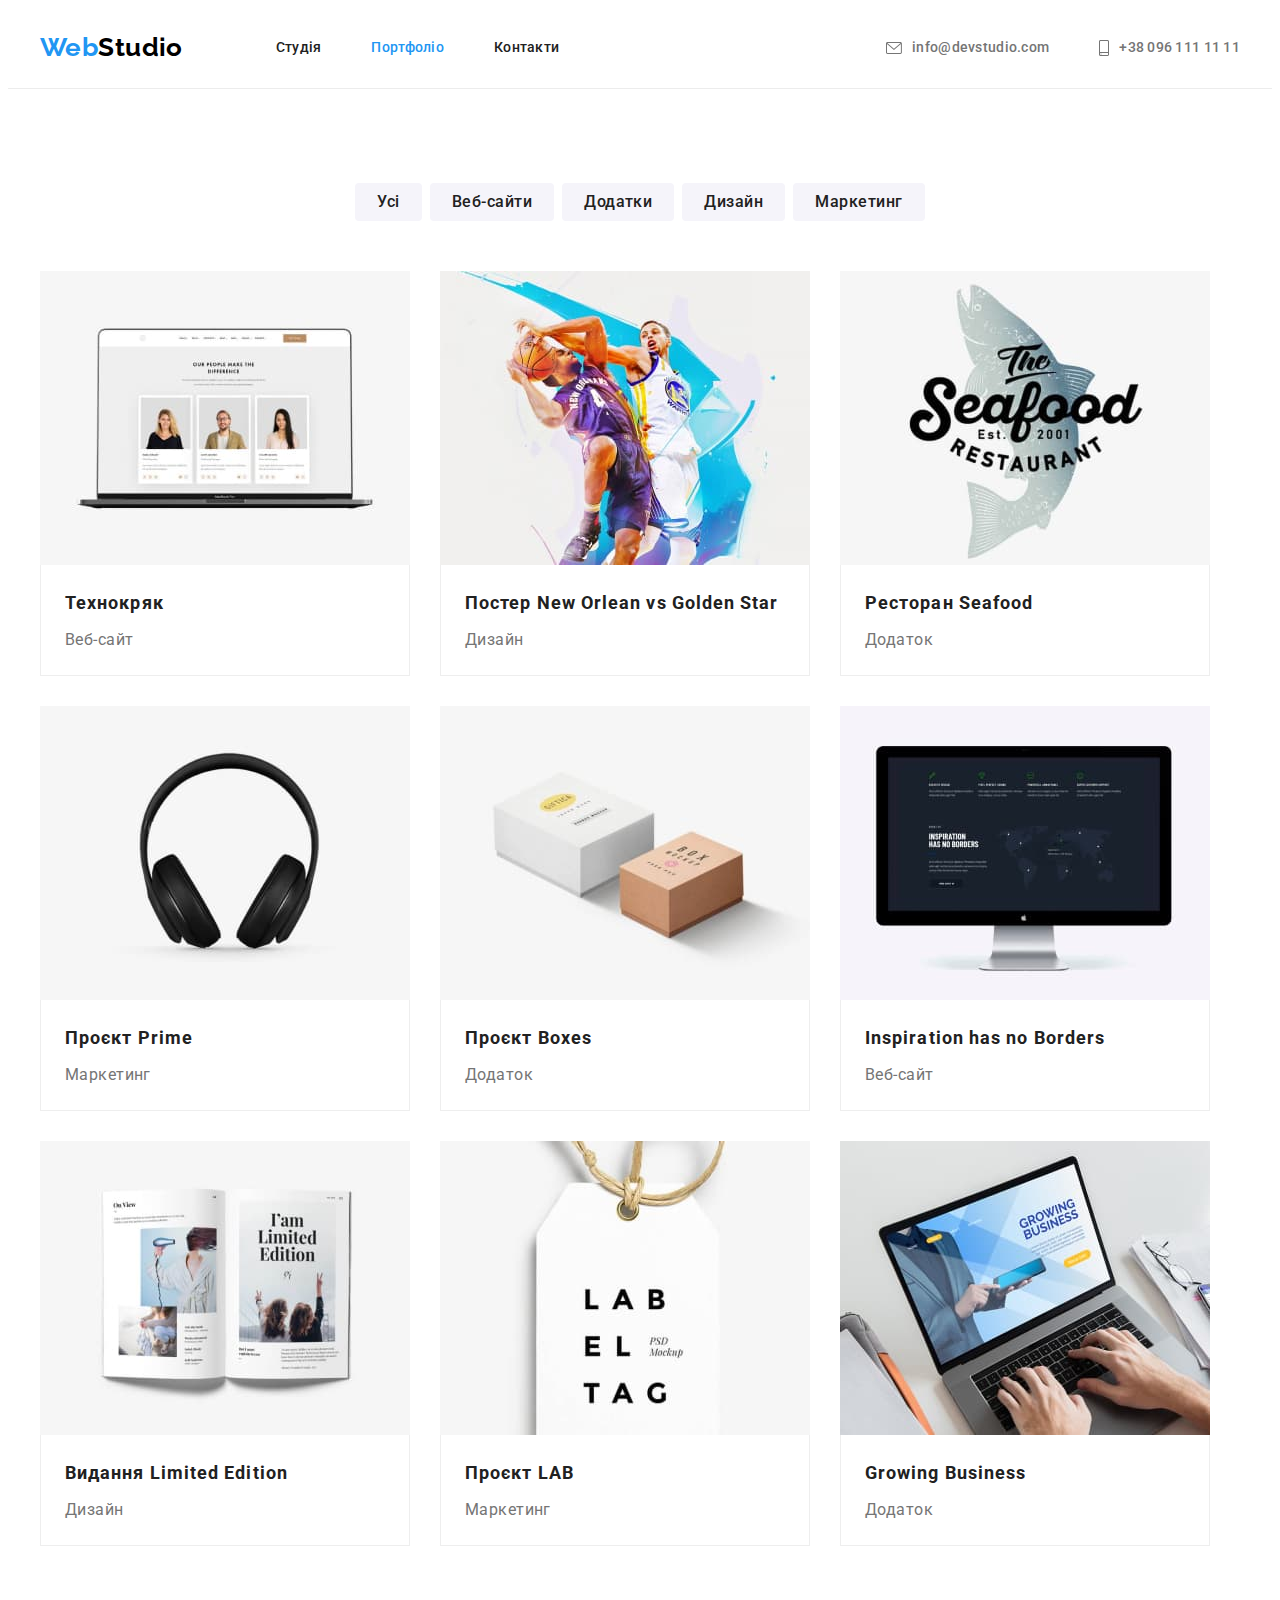
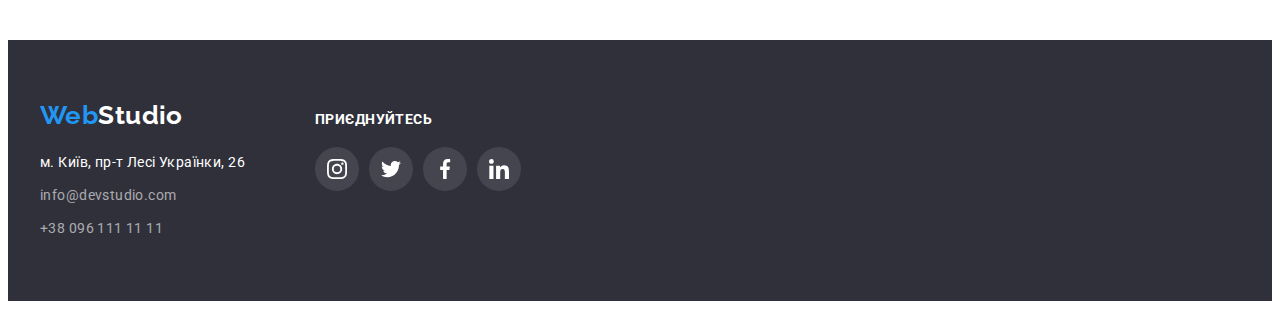
==== Portfolio.html @ e1d0cb27 "Initial commit" ====
<!DOCTYPE html>
<html lang="en">
  <head>
    <meta charset="UTF-8" />
    <meta http-equiv="X-UA-Compatible" content="IE=edge" />
    <meta name="viewport" content="width=device-width, initial-scale=1.0" />
    <title>Portfolio</title>
    <link
      href="https://fonts.googleapis.com/css2?family=Raleway:wght@700&family=Roboto:wght@400;500;700;900&display=swap"
      rel="stylesheet"
    />
    <link
      rel="stylesheet"
      href="https://cdnjs.cloudflare.com/ajax/libs/modern-normalize/1.1.0/modern-normalize.min.css"
      integrity="sha512-wpPYUAdjBVSE4KJnH1VR1HeZfpl1ub8YT/NKx4PuQ5NmX2tKuGu6U/JRp5y+Y8XG2tV+wKQpNHVUX03MfMFn9Q=="
      crossorigin="anonymous"
      referrerpolicy="no-referrer"
    />
    <link rel="stylesheet" href="css/styles.css" />
  </head>

  <body>
    <header class="page-header">
      <div class="container nav">
        <a href="./index.html" class="logo"> <span class="web">Web</span>Studio </a>
        <nav class="header-nav">
          <ul class="site-nav list">
            <li class="item"><a href="./index.html" class="link">Студія</a></li>
            <li class="item"><a href="./Portfolio.html" class="link bright">Портфоліо</a></li>
            <li class="item"><a href="" class="link">Контакти</a></li>
          </ul>
        </nav>

        <ul class="contacts-block list">
          <li class="item">
            <a href="mailto:info@devstudio.com" class="contacts">
              <svg class="header-icon" width="16" height="10">
                <use href="./images/icons.svg#envelope"></use>
              </svg>
              info@devstudio.com</a
            >
          </li>
          <li class="item">
            <a href="tel:+380961111111" class="contacts">
              <svg class="header-icon" width="10" height="16">
                <use href="./images/icons.svg#smartphone"></use>
              </svg>
              +38 096 111 11 11</a
            >
          </li>
        </ul>
      </div>
    </header>

    <main>
      <section class="button-section section">
        <div class="container">
          <h1 class="visually-hidden">Portfolio</h1>
          <ul class="filter list">
            <!-- список кнопок -->
            <li class="filter-item"><button class="btn" type="button">Усі</button></li>
            <li class="filter-item"><button class="btn" type="button">Веб-сайти</button></li>
            <li class="filter-item"><button class="btn" type="button">Додатки</button></li>
            <li class="filter-item"><button class="btn" type="button">Дизайн</button></li>
            <li class="filter-item"><button class="btn" type="button">Маркетинг</button></li>
          </ul>

          <!---------- Портфоліо ------->
          <ul class="portfolio-title list">
            <li class="projects-item">
              <a href="" class="projects-link link">
                <img src="./images/portfolio/one-our-team.jpg" alt="наша команда" width="370" />
                <div class="item-content">
                  <h2 class="portfolio-items">Технокряк</h2>
                  <p class="portfolio-list">Веб-сайт</p>
                </div>
              </a>
            </li>
            <li class="projects-item">
              <a href="" class="projects-link link">
                <img
                  src="./images/portfolio/two-poster.jpg"
                  alt="баскетбольний постер"
                  width="370"
                />
                <div class="item-content">
                  <h2 class="portfolio-items">Постер New Orlean vs Golden Star</h2>
                  <p class="portfolio-list">Дизайн</p>
                </div>
              </a>
            </li>
            <li class="projects-item">
              <a href="" class="projects-link link">
                <img
                  src="./images/portfolio/three-restaurant.jpg"
                  alt="ресторан морскої їжі"
                  width="370"
                />
                <div class="item-content">
                  <h2 class="portfolio-items">Ресторан Seafood</h2>
                  <p class="portfolio-list">Додаток</p>
                </div>
              </a>
            </li>
            <li class="projects-item">
              <a href="" class="projects-link link">
                <img src="./images/portfolio/four-headphone.jpg" alt="навушники" width="370" />
                <div class="item-content">
                  <h2 class="portfolio-items">Проєкт Prime</h2>
                  <p class="portfolio-list">Маркетинг</p>
                </div>
              </a>
            </li>
            <li class="projects-item">
              <a href="" class="projects-link link">
                <img src="./images/portfolio/five-boxes.jpg" alt="дві коробки" width="370" />
                <div class="item-content">
                  <h2 class="portfolio-items">Проєкт Boxes</h2>
                  <p class="portfolio-list">Додаток</p>
                </div>
              </a>
            </li>
            <li class="projects-item">
              <a href="" class="projects-link link">
                <img src="./images/portfolio/six-monitor.jpg" alt="монітор" width="370" />
                <div class="item-content">
                  <h2 class="portfolio-items">Inspiration has no Borders</h2>
                  <p class="portfolio-list">Веб-сайт</p>
                </div>
              </a>
            </li>
            <li class="projects-item">
              <a href="" class="projects-link link">
                <img src="./images/portfolio/seven-magazine.jpg" alt="журнал" width="370" />
                <div class="item-content">
                  <h2 class="portfolio-items">Видання Limited Edition</h2>
                  <p class="portfolio-list">Дизайн</p>
                </div>
              </a>
            </li>
            <li class="projects-item">
              <a href="" class="projects-link link">
                <img
                  src="./images/portfolio/eight-lab-el-tag.jpg"
                  alt="лабораторія тег"
                  width="370"
                />
                <div class="item-content">
                  <h2 class="portfolio-items">Проєкт LAB</h2>
                  <p class="portfolio-list">Маркетинг</p>
                </div>
              </a>
            </li>
            <li class="projects-item">
              <a href="" class="projects-link link">
                <img src="./images/portfolio/nine-noutbook.jpg" alt="ноутбук" width="370" />
                <div class="item-content">
                  <h2 class="portfolio-items">Growing Business</h2>
                  <p class="portfolio-list">Додаток</p>
                </div>
              </a>
            </li>
          </ul>
        </div>
      </section>
    </main>

    <footer class="footer">
      <div class="container">
        <div>
          <a href="./index.html" class="logo"> <span class="web">Web</span>Studio</a>
          <address class="address">
            <ul class="address list">
              <li class="address-item">
                <a
                  href="https://goo.gl/maps/YVuSFA7WmC1A45kF6"
                  target="_blank"
                  rel="noopener noreferrer nofollow"
                  class="address-link"
                >
                  м. Київ, пр-т Лесі Українки, 26</a
                >
              </li>
              <li class="address-item">
                <a href="mailto:info@devstudio.com" class="footer-contacts">info@devstudio.com</a>
              </li>
              <li class="address-item">
                <a href="tel:+380961111111" class="footer-contacts">+38 096 111 11 11</a>
              </li>
            </ul>
          </address>
        </div>
        <!-- footer social -->
        <div class="footer-social">
          <h2 class="social-join">Приєднуйтесь</h2>
          <ul class="icon-social list">
            <li class="social-items">
              <a
                class="social-link"
                href="https://www.instagram.com"
                target="_blank"
                rel="noopener noreferrer"
                aria-label="Instagram icon"
              >
                <svg class="social-icon">
                  <use href="./images/icons.svg#instagram"></use>
                </svg>
              </a>
            </li>
            <li class="social-items">
              <a
                class="social-link"
                href="https://www.twitter.com"
                target="_blank"
                rel="noopener noreferrer"
                aria-label="Twitter icon"
              >
                <svg class="social-icon">
                  <use href="./images/icons.svg#twitter"></use>
                </svg>
              </a>
            </li>
            <li class="social-items">
              <a
                class="social-link"
                href="https://uk-ua.facebook.com"
                target="_blank"
                rel="noopener noreferrer"
                aria-label="Facebook icon"
              >
                <svg class="social-icon">
                  <use href="./images/icons.svg#facebook"></use>
                </svg>
              </a>
            </li>
            <li class="social-items">
              <a
                class="social-link"
                href="https://www.linkedin.com/"
                target="_blank"
                rel="noopener noreferrer"
                aria-label="Linkedin icon"
              >
                <svg class="social-icon">
                  <use href="./images/icons.svg#linkedin"></use>
                </svg>
              </a>
            </li>
          </ul>
        </div>
      </div>
    </footer>
  </body>
</html>
---- css/styles.css ----
:root {
  --primary-text-color: #212121;
  --primary-white-color: #ffffff;
  --title-text-color: #757575;
  --accent-color: #2196f3;
  --background-body-portfolio: #eeeeee;
  --logo-studio-color: #000000;
  --background-team: #f5f4fa;
  --background-hero-footer: #2f303a;
  --footer-address-color: rgba(255, 255, 255, 0.6);
}

body {
  background-color: var(--primary-white-color);
  color: var(--primary-text-color);
  font-family: 'Roboto', sans-serif;
  font-size: 14px;
  letter-spacing: 0.03em;
}

h1,
h2,
h3,
h4,
h5,
h6,
p {
  margin: 0;
}

.list {
  list-style: none;
  padding-left: 0;
  margin: 0;
}

.link {
  text-decoration: none;
  cursor: pointer;
}

img,
svg {
  display: block;
  max-width: 100%;
  height: auto;
}

address {
  font-style: normal;
}

.section {
  padding-top: 94px;
  padding-bottom: 94px;
}

.container {
  width: 1200px;
  margin: 0 auto;
  padding: 0 15px;
}

/* page header */

.page-header {
  border-bottom: 1px solid #ececec;
}

.nav {
  display: flex;
  align-items: center;
}
/* header-logo */

.logo {
  color: var(--logo-studio-color);
  font-family: 'Raleway', sans-serif;
  font-weight: 700;
  font-size: 26px;
  line-height: 1.2;
  text-decoration: none;
}

.web {
  color: var(--accent-color);
}

/* header-navigation */

.header-nav {
  margin-left: 93px;
}
.site-nav {
  display: flex;
}

.site-nav .item:not(:last-child) {
  margin-right: 50px;
}

.site-nav .link {
  display: block;
  padding-top: 32px;
  padding-bottom: 32px;

  color: var(--primary-text-color);

  font-weight: 500;
  font-size: 14px;
  line-height: 1.14;
  letter-spacing: 0.02em;
  text-decoration: none;
}

.link:hover,
.link:focus {
  color: var(--accent-color);
}

.site-nav .link.bright {
  color: var(--accent-color);

  font-weight: 500;
  font-size: 14px;
  line-height: 1.14;
  letter-spacing: 0.02em;
  text-decoration: none;
}

.site-nav .link.bright:hover,
.site-nav .link.bright:focus {
  color: var(--primary-text-color);
}

/* header contacts */
.contacts-block {
  display: flex;
  margin-left: auto;
}

.contacts-block .item + .item {
  margin-left: 50px;
}

.contacts-block .contacts {
  color: var(--title-text-color);

  font-weight: 500;
  font-size: 14px;
  line-height: 1.14;
  letter-spacing: 0.02em;
  text-decoration: none;
}

.contacts-block .contacts:hover,
.contacts-block .contacts:focus {
  color: var(--accent-color);
}

.contacts {
  display: flex;
  flex-direction: row;
  gap: 10px;
}

.header-icon {
  fill: currentColor;
}

/* hero */
.hero {
  background: var(--background-hero-footer);
  padding: 200px 0;
  text-align: center;

  max-width: 1600px;
  height: 600px;
  margin-left: auto;
  margin-right: auto;

  background-image: linear-gradient(rgba(47, 48, 58, 0.4), rgba(47, 48, 58, 0.4)),
    url(../images/hero.jpg);
  background-repeat: no-repeat;
  background-position: center;
  background-size: cover;
}

.hero-title {
  width: 696px;
  margin: 0 auto 30px;

  color: var(--primary-white-color);
  font-weight: 900;
  font-size: 44px;
  line-height: 1.36;
  letter-spacing: 0.06em;
  text-transform: uppercase;
}
.hero-button {
  padding: 10px 32px;
  min-width: 216px;
  border: none;

  background: var(--accent-color);
  color: var(--primary-white-color);

  font-family: inherit;
  font-weight: 700;
  font-size: 16px;
  line-height: 1.88;

  letter-spacing: 0.06em;
  cursor: pointer;
  border-width: 0;
  border-radius: 4px;
  box-shadow: 0px 4px 4px rgba(0, 0, 0, 0.15);
}

/* section */

.sections-title {
  margin-bottom: 50px;
  color: var(--primary-text-color);
  font-weight: 700;
  font-size: 36px;
  line-height: 1.17;
  text-align: center;
}

/* <!-- 1.Показники досвіду --> */

.features-sections {
  display: flex;
  flex-direction: row;
}

.features-title {
  margin-bottom: 10px;
  color: var(--primary-text-color);
  font-weight: 700;
  font-size: 14px;
  line-height: 1.14;
}
.features-list {
  color: var(--title-text-color);
  font-weight: 400;
  line-height: 1.71;
}
.features-items {
  margin-right: 30px;
  width: 270px;
}

.features-items:nth-child(4n) {
  margin-right: 0;
}

.features-icon {
  margin-bottom: 30px;
  padding: 25px 100px;
  background-color: var(--background-team);
}

.icon {
  width: 70px;
  height: 70px;
}

/* <!-- 2.Чим ми займаємося--> */
.works {
  padding-top: 0;
}

.features-works {
  display: flex;
}

.works-items {
  margin-right: 30px;
  width: 370px;
}

.works-items:nth-child(3n) {
  margin-right: 0;
}

/* <!--  3.Наша команда--> */
.team {
  background-color: var(--background-team);
}
.features-team {
  display: flex;
}

.team-content {
  padding: 30px 0;
}

.team-item {
  margin-right: 30px;
  width: 270px;
  background: #ffffff;
  box-shadow: 0px 1px 3px rgba(0, 0, 0, 0.12), 0px 1px 1px rgba(0, 0, 0, 0.14),
    0px 2px 1px rgba(0, 0, 0, 0.2);
  border-radius: 0px 0px 4px 4px;
}

.team-item:nth-child(4n) {
  margin-right: 0;
}

.team-title {
  color: var(--primary-text-color);

  font-weight: 500;
  font-size: 16px;
  line-height: 1.19;
  text-align: center;
}

.team-list {
  color: var(--title-text-color);

  font-weight: 400;
  font-size: 16px;
  line-height: 1.19;
  text-align: center;
  margin-top: 10px;
}

/*  Наша команда  посилання на соціальні мережі */
.social {
  display: flex;
  justify-content: center;
  align-items: center;
  gap: 10px;
  margin-top: 16px;
}

/* social-items */

.social-link {
  display: flex;
  justify-content: center;
  align-items: center;
  width: 44px;
  height: 44px;
  border-radius: 50%;
  background-color: #ffffff;
  color: #afb1b8;
}

.social-icon {
  fill: currentColor;
  width: 20px;
  height: 20px;
}

.social-link:hover,
.social-link:focus {
  background-color: var(--accent-color);
  color: #ffffff;
}



/* Постійні клієнти */

.clients .list {
  display: flex;
  justify-content: center;
  align-items: center;
  gap: 30px;
}

.clients-link {
  border: 1px solid currentColor;
  border-radius: 4px;
  width: 170px;
  height: 92px;
  display: flex;
  justify-content: center;
  align-items: center;
  color: #afb1b8;
}

.clients .clients-icon {
  width: 106px;
  height: 60px;
  fill: currentColor;
}

.clients-link:hover,
.clients-link:focus {
  color: var(--accent-color);
}

/* Портфоліо */

.portfolio-title {
  display: flex;
  flex-wrap: wrap;
}

.projects-item {
  width: 370px;
  margin-right: 30px;
  margin-bottom: 30px;
}

.projects-link {
  display: block;
}

.projects-link:hover,
.projects-link:focus {
  box-shadow: 0px 1px 1px rgba(0, 0, 0, 0.12), 0px 4px 4px rgba(0, 0, 0, 0.06),
    1px 4px 6px rgba(0, 0, 0, 0.16);
}


.projects-item:nth-child(3n) {
  margin-right: 0;
}
.projects-item:nth-last-child(-n + 3) {
  margin-bottom: 0;
}


.item-content {
  padding: 20px 24px;
  border: 1px solid #eeeeee;
  border-top: none;
}

.portfolio-items {
  color: var(--primary-text-color);
  font-weight: 700;
  font-size: 18px;
  line-height: 2;
  letter-spacing: 0.06em;
}

.portfolio-list {
  color: var(--title-text-color);
  font-weight: 400;
  font-size: 16px;
  line-height: 1.88;
  margin-top: 4px;
}

/* Кнопки в портфоліо */

.filter {
  display: flex;
  justify-content: center;
  margin-bottom: 50px;
}
.btn {
  background-color: var(--background-team);
  padding: 6px 22px;
  color: var(--primary-text-color);
  font-family: inherit;
  font-weight: 500;
  font-size: 16px;
  line-height: 1.63;
  letter-spacing: 0.03em;
  border-width: 0;
  border-radius: 4px;
  cursor: pointer;
}

.btn:hover,
.btn:focus {
  box-shadow: 0px 3px 1px rgba(0, 0, 0, 0.1), 0px 1px 2px rgba(0, 0, 0, 0.08),
    0px 2px 2px rgba(0, 0, 0, 0.12);
  background-color: var(--accent-color);
  color: var(--primary-white-color);
}

.filter-item:not(:last-child) {
  margin-right: 8px;
}

/* footer */
.footer {
  display: flex;
  background-color: var(--background-hero-footer);
  padding: 60px 0;
}
.footer .logo {
  color: var(--primary-white-color);
}

.address {
  margin-top: 20px;
  font-family: 'Roboto';
  font-style: normal;
  font-weight: 400;
  font-size: 14px;
  line-height: 1.71;
}

.address-item:not(:first-child) {
  margin-top: 9px;
}
.address-link {
  color: var(--primary-white-color);
  text-decoration: none;
}

.address-link:hover,
.address-link:focus {
  color: var(--accent-color);
}
.footer-contacts {
  text-decoration: none;
  color: rgba(255, 255, 255, 0.6);
}
.footer-contacts:hover,
.footer-contacts:focus {
  color: var(--accent-color);
}

/*  footer social  */

.footer .container {
  display: flex;
  align-items: baseline;
  gap: 70px;
}

.social-join {
  font-family: 'Roboto';
  font-style: normal;
  font-weight: 700;
  font-size: 14px;
  line-height: 16px;
  letter-spacing: 0.03em;
  text-transform: uppercase;
  margin-bottom: 20px;
  color: var(--primary-white-color);
}

.icon-social {
  display: flex;
  flex-direction: row;
  column-gap: 10px;
  justify-content: center;
}

/* footer social-items */

.footer-social .social-link {
  display: flex;
  justify-content: center;
  align-items: center;
  width: 44px;
  height: 44px;
  border-radius: 50%;
  background-color: rgba(255, 255, 255, 0.1);;
}

.footer-social .social-icon {
  fill: #ffffff;
  width: 20px;
  height: 20px;
}

.footer-social .social-link:hover,
.footer-social .social-link:focus {
  background-color: var(--accent-color);
  fill: #ffffff;
}

/* скрытый заголовок */
.visually-hidden {
  position: absolute;
  width: 1px;
  height: 1px;
  margin: -1px;
  border: 0;
  padding: 0;

  white-space: nowrap;
  clip-path: inset(100%);
  clip: rect(0 0 0 0);
  overflow: hidden;
}
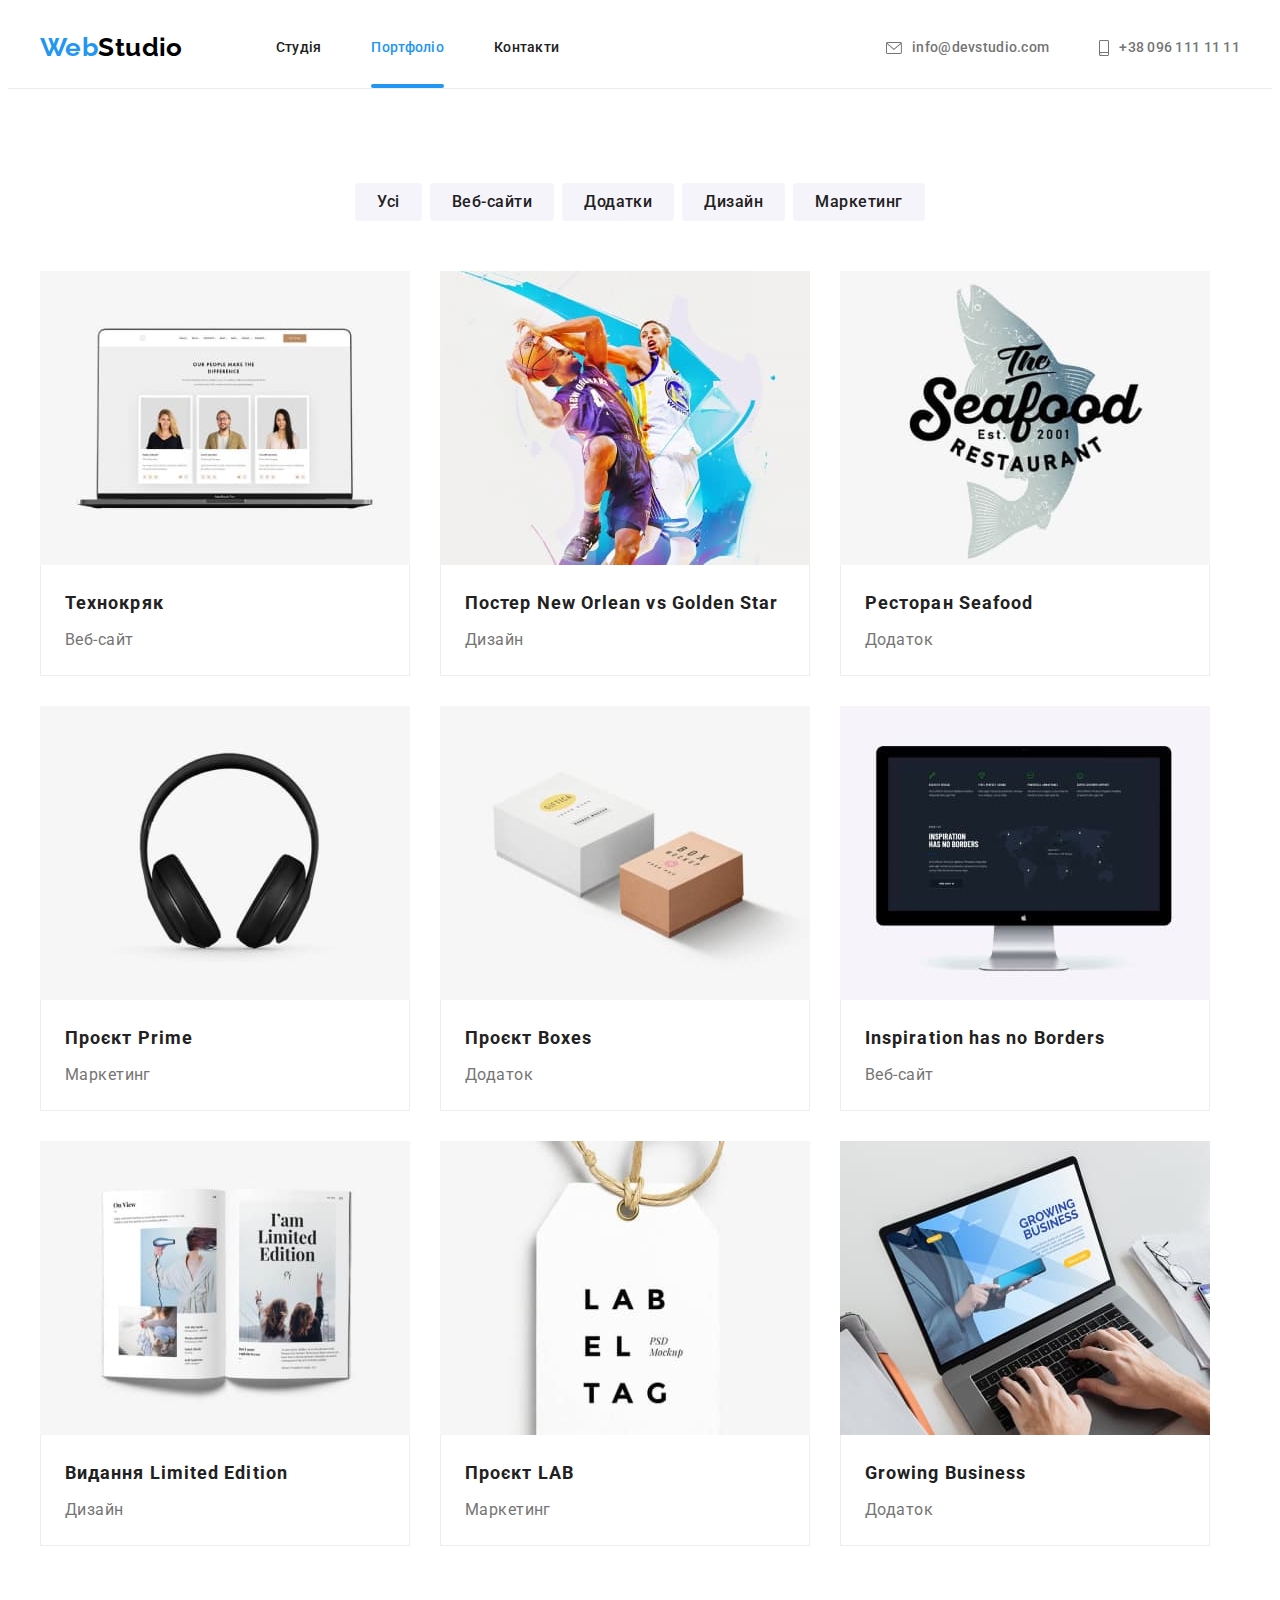
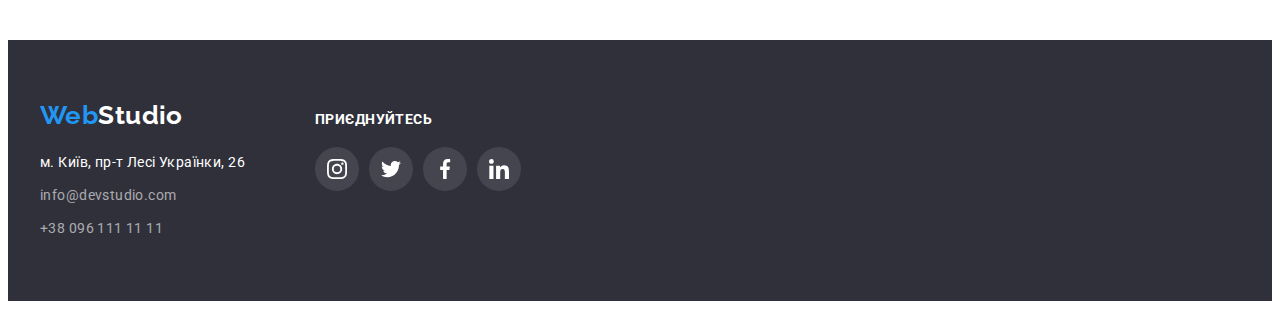
==== commit 6d1a189c: "added overlay" ====
--- a/Portfolio.html
+++ b/Portfolio.html
@@ -26,7 +26,7 @@
         <nav class="header-nav">
           <ul class="site-nav list">
             <li class="item"><a href="./index.html" class="link">Студія</a></li>
-            <li class="item"><a href="./Portfolio.html" class="link bright">Портфоліо</a></li>
+            <li class="item"><a href="./Portfolio.html" class="link current">Портфоліо</a></li>
             <li class="item"><a href="" class="link">Контакти</a></li>
           </ul>
         </nav>
@@ -69,7 +69,18 @@
           <ul class="portfolio-title list">
             <li class="projects-item">
               <a href="" class="projects-link link">
-                <img src="./images/portfolio/one-our-team.jpg" alt="наша команда" width="370" />
+                <div class="portfolio-thumb">
+                  <img src="./images/portfolio/one-our-team.jpg" alt="ноутбук с фото" width="370" />
+
+                  <div class="portfolio-overlay">
+                    <p class="portfolio-overlay-text">
+                      Ресурс пропонує комплексні пропозиції з різним рівнем функціоналу та сервісів.
+                      Все це дозволить відвідувачу отримати вичерпні відомості про компанію чи
+                      приватну особу
+                    </p>
+                  </div>
+                </div>
+
                 <div class="item-content">
                   <h2 class="portfolio-items">Технокряк</h2>
                   <p class="portfolio-list">Веб-сайт</p>
--- a/css/styles.css
+++ b/css/styles.css
@@ -93,7 +93,7 @@
 }
 .site-nav {
   display: flex;
-}
+  }
 
 .site-nav .item:not(:last-child) {
   margin-right: 50px;
@@ -112,13 +112,16 @@
   letter-spacing: 0.02em;
   text-decoration: none;
 }
+.item {
+  position: relative;
+}
 
 .link:hover,
 .link:focus {
   color: var(--accent-color);
 }
 
-.site-nav .link.bright {
+.site-nav .link.current {
   color: var(--accent-color);
 
   font-weight: 500;
@@ -128,10 +131,24 @@
   text-decoration: none;
 }
 
-.site-nav .link.bright:hover,
-.site-nav .link.bright:focus {
-  color: var(--primary-text-color);
-}
+.site-nav .link.current:hover,
+.site-nav .link.current:focus {
+  color: var(--primary-text-color);
+}
+
+/* подчёркивание ссылки текущей страницы */
+
+.current::after {
+  position: absolute;
+  content: '';
+  display: block;
+  width: 100%;
+  height: 4px;
+  border-radius: 2px;
+  background-color: var(--accent-color);
+  bottom: 0;
+}
+
 
 /* header contacts */
 .contacts-block {
@@ -277,12 +294,35 @@
 }
 
 .works-items {
+  position: relative;
   margin-right: 30px;
   width: 370px;
 }
 
 .works-items:nth-child(3n) {
   margin-right: 0;
+}
+
+.overlay {
+  position: absolute;
+  bottom: 0;
+  width: 100%;
+  padding-top: 27px;
+  padding-bottom: 27px;
+  background-color: rgba(47, 48, 58, 0.8);
+}
+
+.overlay-text {
+  text-align: center;
+  font-family: 'Roboto';
+  font-style: normal;
+  font-weight: 700;
+  font-size: 14px;
+  line-height: 16px;
+  text-align: center;
+  letter-spacing: 0.03em;
+  text-transform: uppercase;
+  color: #ffffff;
 }
 
 /* <!--  3.Наша команда--> */
@@ -363,8 +403,6 @@
   color: #ffffff;
 }
 
-
-
 /* Постійні клієнти */
 
 .clients .list {
@@ -419,14 +457,12 @@
     1px 4px 6px rgba(0, 0, 0, 0.16);
 }
 
-
 .projects-item:nth-child(3n) {
   margin-right: 0;
 }
 .projects-item:nth-last-child(-n + 3) {
   margin-bottom: 0;
 }
-
 
 .item-content {
   padding: 20px 24px;
@@ -448,6 +484,37 @@
   font-size: 16px;
   line-height: 1.88;
   margin-top: 4px;
+}
+
+/* Overlay виїджаючий на картинку у портфоліо */
+
+.projects-item:hover .portfolio-overlay {
+transform: translateY(0);
+}
+
+.portfolio-thumb{
+position: relative;
+overflow: hidden;
+}
+
+.portfolio-overlay {
+  position: absolute;
+  top: 0;
+  left: 0;
+  transform: translateY(100%);
+  width: 100%;
+  height: 100%;
+  padding-left: 24px;
+  padding-right: 24px;
+  display: flex;
+  align-items: center;
+  background-color: rgba(33, 150, 243, 0.9);
+  backdrop-filter: blur (3px);
+  color: #ffffff;
+font-size: 18px;
+
+transition: transform 250ms cubic-bezier(0.4, 0, 0.2, 1);
+user-select: none;
 }
 
 /* Кнопки в портфоліо */
@@ -559,7 +626,7 @@
   width: 44px;
   height: 44px;
   border-radius: 50%;
-  background-color: rgba(255, 255, 255, 0.1);;
+  background-color: rgba(255, 255, 255, 0.1);
 }
 
 .footer-social .social-icon {
